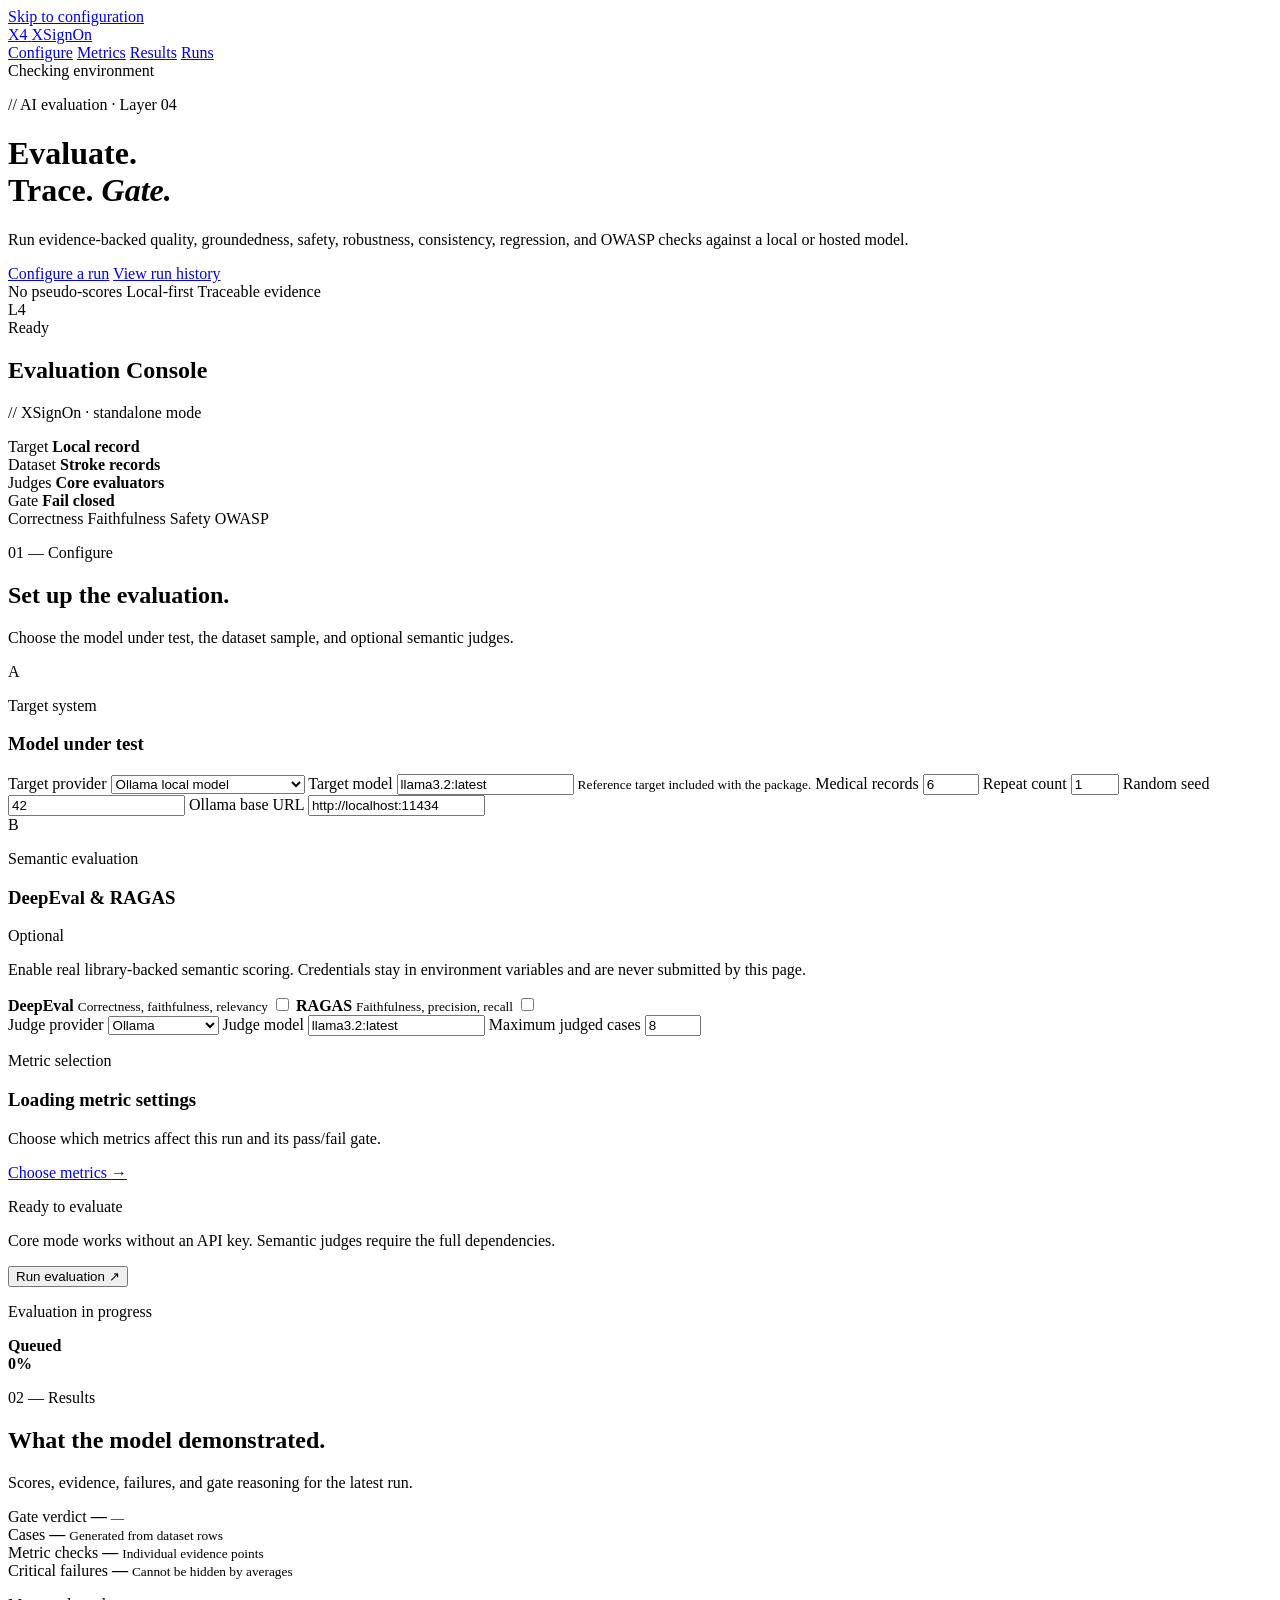
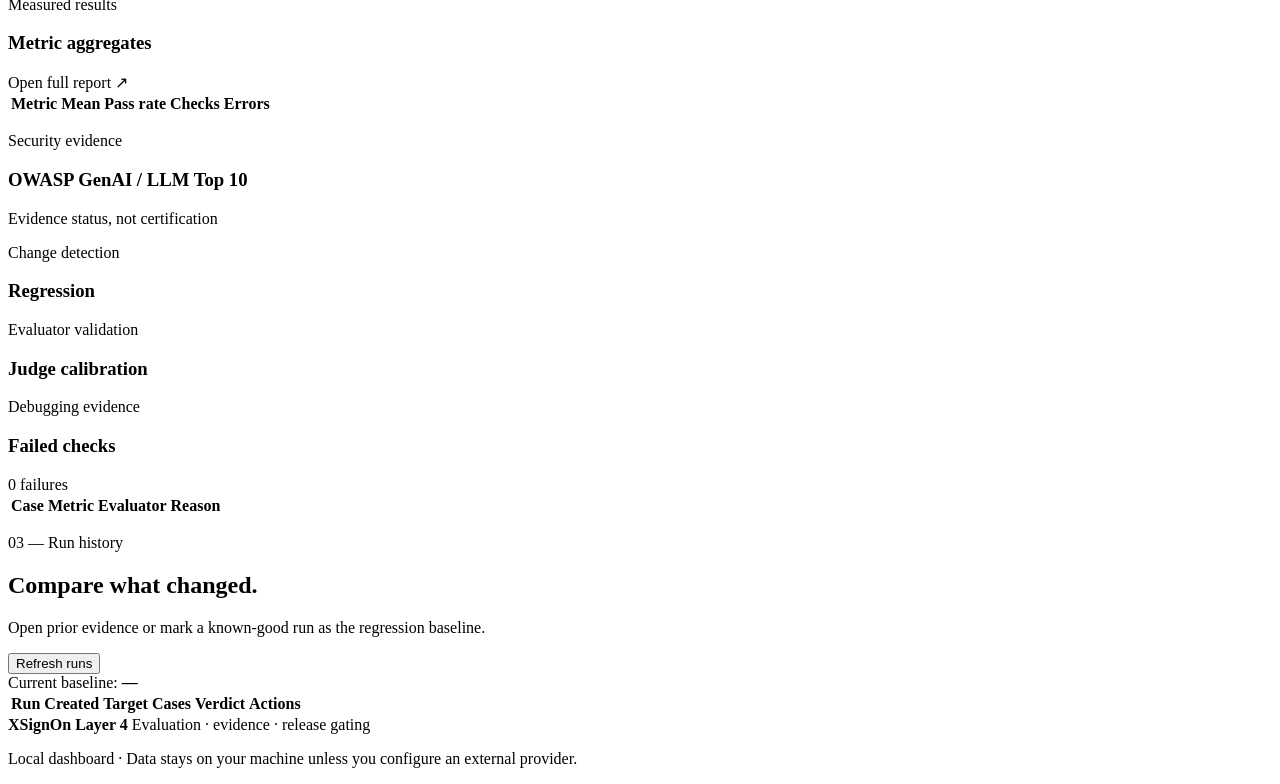
==== Layer4-Evaluation/XSignOn_Layer4_Evaluation/web/index.html @ 5ee61d7b "Add files via upload" ====
<!DOCTYPE html>
<html lang="en">
<head>
  <meta charset="UTF-8">
  <meta name="viewport" content="width=device-width, initial-scale=1.0">
  <meta name="description" content="XSignOn Layer 4 AI evaluation console for correctness, groundedness, safety, robustness, consistency, regression, and OWASP evidence.">
  <meta name="theme-color" content="#f5f2eb">
  <title>XSignOn · Layer 4 Evaluation</title>

  <link rel="preconnect" href="https://fonts.googleapis.com">
  <link rel="preconnect" href="https://fonts.gstatic.com" crossorigin>
  <link href="https://fonts.googleapis.com/css2?family=DM+Mono:wght@400;500&family=DM+Serif+Display:ital@0;1&family=Instrument+Sans:wght@400;500;600&display=swap" rel="stylesheet">
  <link rel="stylesheet" href="/static/style.css">
</head>
<body data-page="dashboard">
  <a class="skip-link" href="#configure">Skip to configuration</a>

  <nav class="site-nav" aria-label="Primary navigation">
    <a class="nav-logo" href="#top" aria-label="XSignOn Layer 4 home">
      <span class="nav-mark">X4</span>
      <span>XSignOn</span>
    </a>

    <div class="nav-links">
      <a href="#configure">Configure</a>
      <a href="/metrics">Metrics</a>
      <a href="#results">Results</a>
      <a href="#runs">Runs</a>
    </div>

    <div class="environment-chip" id="environmentStatus" role="status" aria-live="polite">
      <span class="status-dot"></span>
      <span>Checking environment</span>
    </div>
  </nav>

  <header class="hero" id="top">
    <div class="hero-left">
      <p class="hero-eyebrow">// AI evaluation · Layer 04</p>
      <h1 class="hero-title">Evaluate.<br>Trace. <em>Gate.</em></h1>
      <p class="hero-copy">
        Run evidence-backed quality, groundedness, safety, robustness, consistency,
        regression, and OWASP checks against a local or hosted model.
      </p>
      <div class="hero-actions">
        <a class="button button-dark" href="#configure">Configure a run</a>
        <a class="button button-ghost" href="#runs">View run history</a>
      </div>
      <div class="hero-footnote">
        <span>No pseudo-scores</span>
        <span>Local-first</span>
        <span>Traceable evidence</span>
      </div>
    </div>

    <div class="hero-right" aria-label="Layer 4 status overview">
      <div class="hero-card">
        <div class="hero-card-head">
          <div class="hero-initials">L4</div>
          <span class="live-label"><span class="status-dot"></span> Ready</span>
        </div>
        <h2>Evaluation Console</h2>
        <p class="hero-role">// XSignOn · standalone mode</p>

        <div class="info-row">
          <span class="info-label">Target</span>
          <strong id="heroTarget">Local record</strong>
        </div>
        <div class="info-row">
          <span class="info-label">Dataset</span>
          <strong>Stroke records</strong>
        </div>
        <div class="info-row">
          <span class="info-label">Judges</span>
          <strong id="heroJudges">Core evaluators</strong>
        </div>
        <div class="info-row">
          <span class="info-label">Gate</span>
          <strong>Fail closed</strong>
        </div>

        <div class="card-caption">
          <span>Correctness</span>
          <span>Faithfulness</span>
          <span>Safety</span>
          <span>OWASP</span>
        </div>
      </div>
    </div>
  </header>

  <main>
    <section class="section" id="configure">
      <div class="section-intro">
        <p class="section-number">01 — Configure</p>
        <div>
          <h2>Set up the evaluation.</h2>
          <p>Choose the model under test, the dataset sample, and optional semantic judges.</p>
        </div>
      </div>

      <div class="config-shell">
        <article class="config-block">
          <div class="block-heading">
            <span class="block-index">A</span>
            <div>
              <p class="mono-label">Target system</p>
              <h3>Model under test</h3>
            </div>
          </div>

          <div class="form-grid">
            <label class="field field-wide">
              <span>Target provider</span>
              <select id="targetProvider">
                <option value="local-record">Local record reference target</option>
                <option value="ollama" selected>Ollama local model</option>
                <option value="gemini">Gemini API</option>
                <option value="trace-file">Upstream trace JSONL</option>
              </select>
            </label>

            <label class="field field-wide">
              <span>Target model</span>
              <input id="targetModel" value="llama3.2:latest" autocomplete="off">
              <small id="targetModelHint">Reference target included with the package.</small>
            </label>

            <label class="field">
              <span>Medical records</span>
              <input id="maxRecords" type="number" min="1" max="100" value="6">
            </label>

            <label class="field">
              <span>Repeat count</span>
              <input id="repeatCount" type="number" min="1" max="10" value="1">
            </label>

            <label class="field">
              <span>Random seed</span>
              <input id="seed" type="number" value="42">
            </label>

            <label class="field">
              <span>Ollama base URL</span>
              <input id="targetBaseUrl" value="http://localhost:11434" autocomplete="url">
            </label>
          </div>
        </article>

        <article class="config-block judge-block" id="judgeBlock">
          <div class="block-heading block-heading-split">
            <div class="heading-group">
              <span class="block-index">B</span>
              <div>
                <p class="mono-label">Semantic evaluation</p>
                <h3>DeepEval &amp; RAGAS</h3>
              </div>
            </div>
            <span class="optional-badge">Optional</span>
          </div>

          <p class="block-copy">
            Enable real library-backed semantic scoring. Credentials stay in environment variables and are never submitted by this page.
          </p>

          <div class="judge-switches">
            <label class="toggle-card" for="enableDeepEval">
              <span>
                <strong>DeepEval</strong>
                <small>Correctness, faithfulness, relevancy</small>
              </span>
              <span class="toggle-control">
                <input id="enableDeepEval" type="checkbox">
                <span class="toggle-track" aria-hidden="true"></span>
              </span>
            </label>

            <label class="toggle-card" for="enableRagas">
              <span>
                <strong>RAGAS</strong>
                <small>Faithfulness, precision, recall</small>
              </span>
              <span class="toggle-control">
                <input id="enableRagas" type="checkbox">
                <span class="toggle-track" aria-hidden="true"></span>
              </span>
            </label>
          </div>

          <div class="form-grid judge-fields" id="judgeFields">
            <label class="field">
              <span>Judge provider</span>
              <select id="judgeProvider">
                <option value="ollama">Ollama</option>
                <option value="gemini">Gemini</option>
                <option value="openai-default">OpenAI default</option>
              </select>
            </label>

            <label class="field field-wide-on-small">
              <span>Judge model</span>
              <input id="judgeModel" value="llama3.2:latest" autocomplete="off">
            </label>

            <label class="field">
              <span>Maximum judged cases</span>
              <input id="judgeMaxCases" type="number" min="1" max="100" value="8">
            </label>
          </div>
        </article>
      </div>

      <div class="metric-settings-callout">
        <div>
          <p class="mono-label">Metric selection</p>
          <h3 id="selectedMetricCount">Loading metric settings</h3>
          <p id="selectedMetricNames">Choose which metrics affect this run and its pass/fail gate.</p>
        </div>
        <a class="button button-ghost" href="/metrics">Choose metrics <span aria-hidden="true">→</span></a>
      </div>

      <div class="run-strip">
        <div>
          <p class="mono-label">Ready to evaluate</p>
          <p id="runHelp">Core mode works without an API key. Semantic judges require the full dependencies.</p>
        </div>
        <button class="button button-dark run-button" id="runButton" type="button">
          <span class="button-label">Run evaluation</span>
          <span class="button-arrow" aria-hidden="true">↗</span>
        </button>
      </div>

      <div class="progress-card hidden" id="progressPanel" aria-live="polite">
        <div class="progress-head">
          <div>
            <p class="mono-label">Evaluation in progress</p>
            <strong id="progressMessage">Queued</strong>
          </div>
          <strong id="progressPercent">0%</strong>
        </div>
        <div class="progress-track" aria-hidden="true">
          <div id="progressBar"></div>
        </div>
      </div>
    </section>

    <section class="section results-section hidden" id="results">
      <div class="section-intro">
        <p class="section-number">02 — Results</p>
        <div>
          <h2>What the model demonstrated.</h2>
          <p id="resultRunMeta">Scores, evidence, failures, and gate reasoning for the latest run.</p>
        </div>
      </div>

      <div class="summary-grid">
        <article class="summary-card verdict-card">
          <span class="summary-kicker">Gate verdict</span>
          <strong id="verdict">—</strong>
          <small id="gateReason">—</small>
        </article>
        <article class="summary-card">
          <span class="summary-kicker">Cases</span>
          <strong id="caseCount">—</strong>
          <small>Generated from dataset rows</small>
        </article>
        <article class="summary-card">
          <span class="summary-kicker">Metric checks</span>
          <strong id="metricCount">—</strong>
          <small>Individual evidence points</small>
        </article>
        <article class="summary-card">
          <span class="summary-kicker">Critical failures</span>
          <strong id="criticalFailures">—</strong>
          <small>Cannot be hidden by averages</small>
        </article>
      </div>

      <article class="data-panel">
        <div class="panel-heading">
          <div>
            <p class="mono-label">Measured results</p>
            <h3>Metric aggregates</h3>
          </div>
          <a id="htmlReportLink" class="text-link" target="_blank" rel="noopener">Open full report ↗</a>
        </div>
        <div class="table-wrap">
          <table>
            <thead>
              <tr><th>Metric</th><th>Mean</th><th>Pass rate</th><th>Checks</th><th>Errors</th></tr>
            </thead>
            <tbody id="metricTable"></tbody>
          </table>
        </div>
      </article>

      <article class="data-panel">
        <div class="panel-heading">
          <div>
            <p class="mono-label">Security evidence</p>
            <h3>OWASP GenAI / LLM Top 10</h3>
          </div>
          <span class="panel-note">Evidence status, not certification</span>
        </div>
        <div class="owasp-grid" id="owaspGrid"></div>
      </article>

      <div class="two-column">
        <article class="data-panel compact-panel">
          <p class="mono-label">Change detection</p>
          <h3>Regression</h3>
          <div id="regressionBox" class="detail-box"></div>
        </article>
        <article class="data-panel compact-panel">
          <p class="mono-label">Evaluator validation</p>
          <h3>Judge calibration</h3>
          <div id="calibrationBox" class="detail-box"></div>
        </article>
      </div>

      <article class="data-panel">
        <div class="panel-heading">
          <div>
            <p class="mono-label">Debugging evidence</p>
            <h3>Failed checks</h3>
          </div>
          <span class="panel-note" id="failureCountLabel">0 failures</span>
        </div>
        <div class="table-wrap">
          <table>
            <thead>
              <tr><th>Case</th><th>Metric</th><th>Evaluator</th><th>Reason</th></tr>
            </thead>
            <tbody id="failureTable"></tbody>
          </table>
        </div>
      </article>
    </section>

    <section class="section" id="runs">
      <div class="section-intro runs-intro">
        <p class="section-number">03 — Run history</p>
        <div>
          <h2>Compare what changed.</h2>
          <p>Open prior evidence or mark a known-good run as the regression baseline.</p>
        </div>
        <button class="button button-ghost refresh-button" id="refreshRuns" type="button">Refresh runs</button>
      </div>

      <article class="data-panel runs-panel">
        <div class="baseline-banner hidden" id="baselineBanner">
          <span class="status-dot"></span>
          <span>Current baseline:</span>
          <strong id="baselineRunId">—</strong>
        </div>
        <div class="table-wrap">
          <table>
            <thead>
              <tr><th>Run</th><th>Created</th><th>Target</th><th>Cases</th><th>Verdict</th><th>Actions</th></tr>
            </thead>
            <tbody id="runsTable"></tbody>
          </table>
        </div>
      </article>
    </section>
  </main>

  <footer class="site-footer">
    <div>
      <strong>XSignOn Layer 4</strong>
      <span>Evaluation · evidence · release gating</span>
    </div>
    <p>Local dashboard · Data stays on your machine unless you configure an external provider.</p>
  </footer>

  <div class="toast-region" id="toastRegion" aria-live="polite" aria-atomic="true"></div>

  <script src="/static/app.js"></script>
</body>
</html>
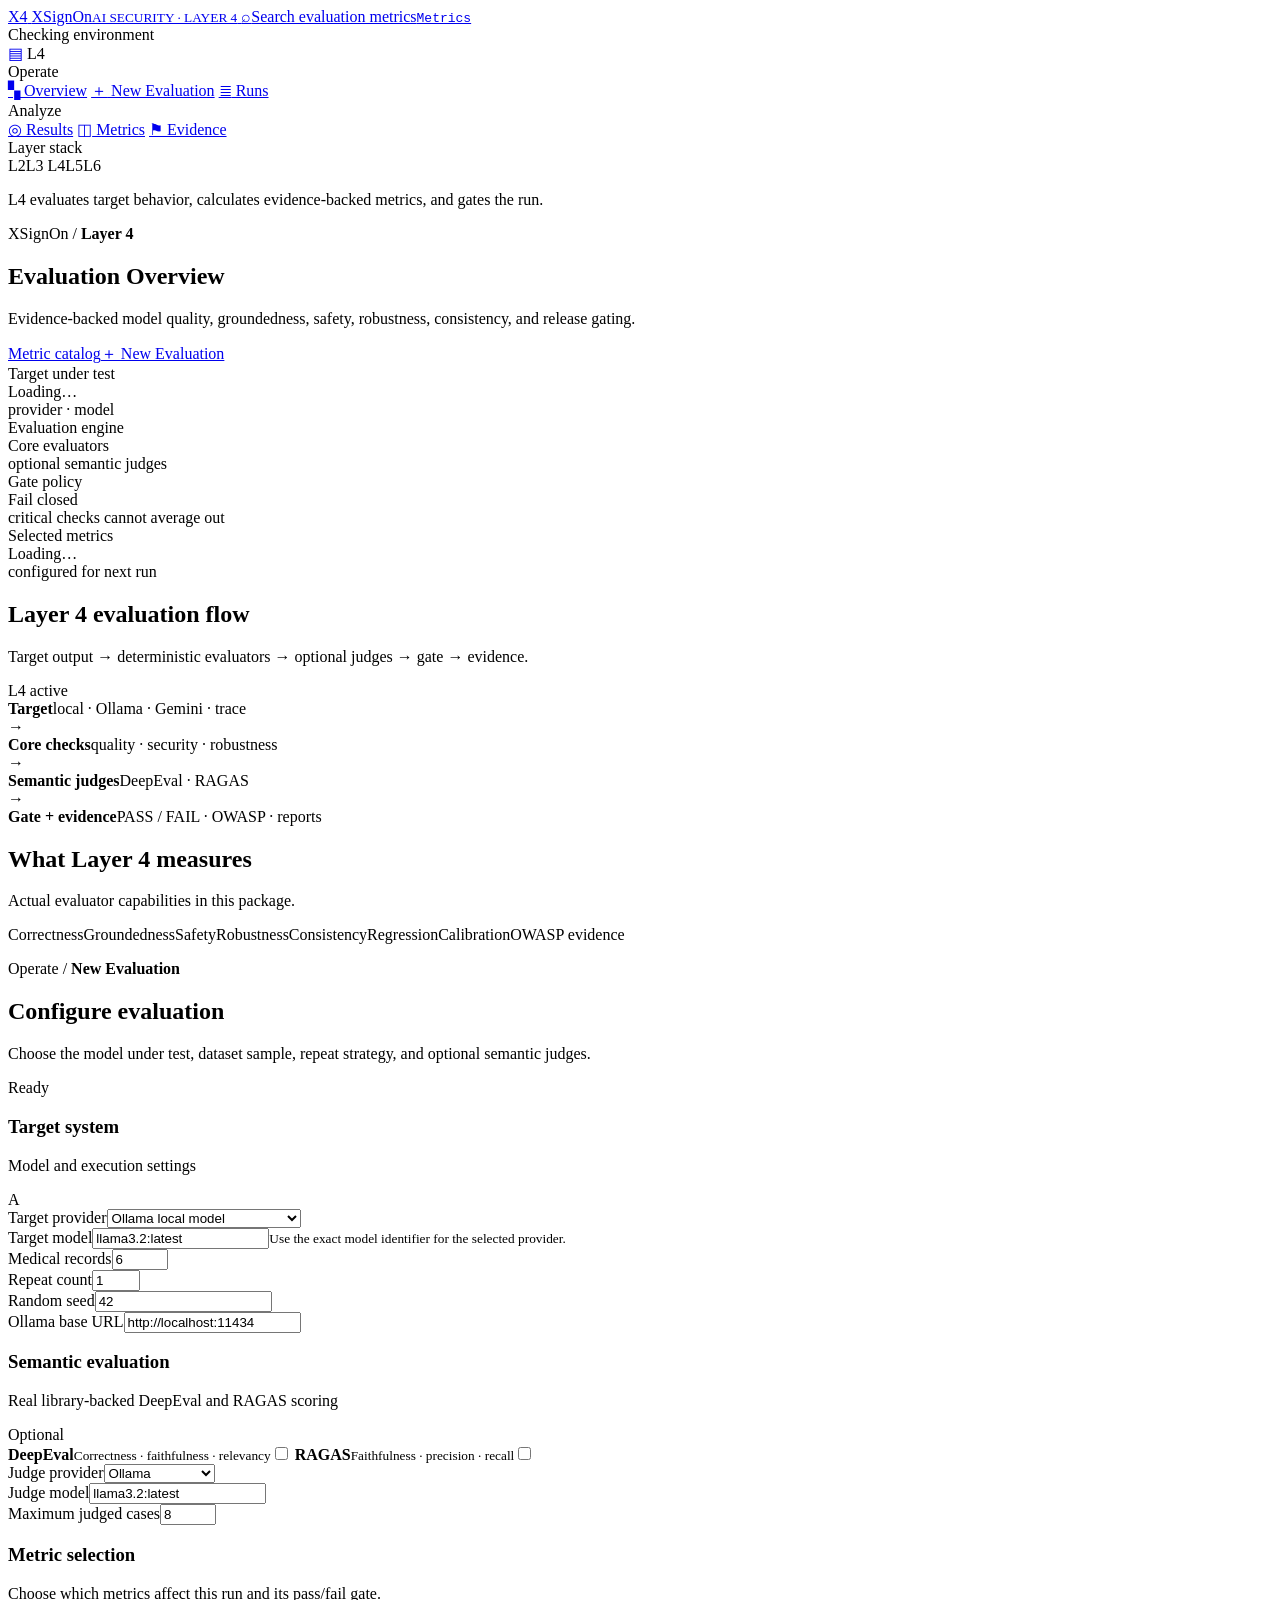
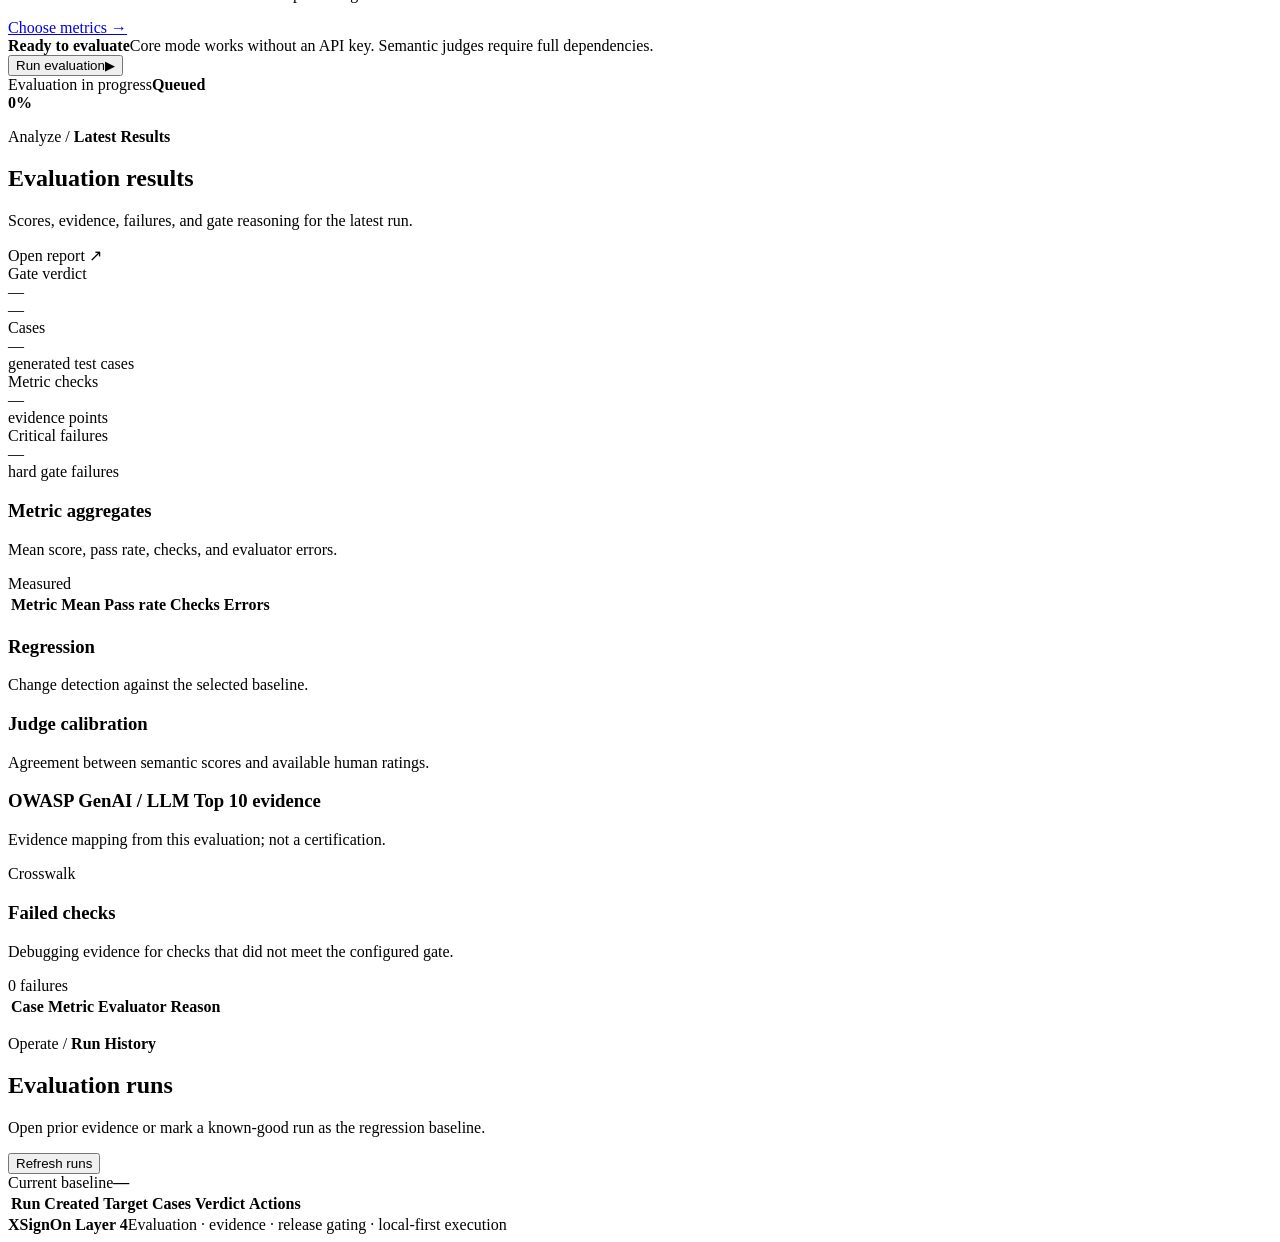
==== commit 8b4690e4: "Model Layer 4 dashboard after operations console wireframe" ====
--- a/Layer4-Evaluation/XSignOn_Layer4_Evaluation/web/index.html
+++ b/Layer4-Evaluation/XSignOn_Layer4_Evaluation/web/index.html
@@ -3,379 +3,145 @@
 <head>
   <meta charset="UTF-8">
   <meta name="viewport" content="width=device-width, initial-scale=1.0">
-  <meta name="description" content="XSignOn Layer 4 AI evaluation console for correctness, groundedness, safety, robustness, consistency, regression, and OWASP evidence.">
-  <meta name="theme-color" content="#f5f2eb">
-  <title>XSignOn · Layer 4 Evaluation</title>
+  <meta name="description" content="XSignOn Layer 4 evaluation console for evidence-backed AI quality, security, robustness, consistency, and release gating.">
+  <meta name="theme-color" content="#0a0e14">
+  <title>XSignOn — Layer 4 Evaluation Console</title>
+  <link rel="stylesheet" href="/static/console.css">
+</head>
+<body>
+  <div class="app-shell">
+    <header class="topbar">
+      <a class="brand" href="#top" aria-label="XSignOn Layer 4 home">
+        <span class="brand-mark">X4</span>
+        <span class="brand-name">XSignOn<small>AI SECURITY · LAYER 4</small></span>
+      </a>
 
-  <link rel="preconnect" href="https://fonts.googleapis.com">
-  <link rel="preconnect" href="https://fonts.gstatic.com" crossorigin>
-  <link href="https://fonts.googleapis.com/css2?family=DM+Mono:wght@400;500&family=DM+Serif+Display:ital@0;1&family=Instrument+Sans:wght@400;500;600&display=swap" rel="stylesheet">
-  <link rel="stylesheet" href="/static/style.css">
-</head>
-<body data-page="dashboard">
-  <a class="skip-link" href="#configure">Skip to configuration</a>
+      <a class="top-search" href="/metrics" aria-label="Open metric catalog">
+        <span>⌕</span><span>Search evaluation metrics</span><kbd>Metrics</kbd>
+      </a>
 
-  <nav class="site-nav" aria-label="Primary navigation">
-    <a class="nav-logo" href="#top" aria-label="XSignOn Layer 4 home">
-      <span class="nav-mark">X4</span>
-      <span>XSignOn</span>
-    </a>
+      <div class="top-utils">
+        <div class="environment-chip" id="environmentStatus" role="status" aria-live="polite">
+          <span class="status-dot"></span><span>Checking environment</span>
+        </div>
+        <a class="icon-button" href="/metrics" title="Metric catalog" aria-label="Metric catalog">▤</a>
+        <span class="avatar" title="Layer 4">L4</span>
+      </div>
+    </header>
 
-    <div class="nav-links">
-      <a href="#configure">Configure</a>
-      <a href="/metrics">Metrics</a>
-      <a href="#results">Results</a>
-      <a href="#runs">Runs</a>
-    </div>
+    <aside class="sidebar" aria-label="Layer 4 navigation">
+      <div class="nav-section">Operate</div>
+      <a class="nav-item active" href="#top"><span class="nav-ico">▚</span> Overview</a>
+      <a class="nav-item" href="#configure"><span class="nav-ico">＋</span> New Evaluation</a>
+      <a class="nav-item" href="#runs"><span class="nav-ico">≣</span> Runs</a>
+      <div class="nav-section">Analyze</div>
+      <a class="nav-item" href="#results"><span class="nav-ico">◎</span> Results</a>
+      <a class="nav-item" href="/metrics"><span class="nav-ico">◫</span> Metrics</a>
+      <a class="nav-item" href="#evidence"><span class="nav-ico">⚑</span> Evidence</a>
+      <div class="nav-section">Layer stack</div>
+      <div class="layer-stack" aria-label="XSignOn layer stack">
+        <span class="layer-chip upstream">L2</span><span class="layer-chip upstream">L3</span>
+        <span class="layer-chip active">L4</span><span class="layer-chip downstream">L5</span><span class="layer-chip downstream">L6</span>
+      </div>
+      <p class="sidebar-note">L4 evaluates target behavior, calculates evidence-backed metrics, and gates the run.</p>
+    </aside>
 
-    <div class="environment-chip" id="environmentStatus" role="status" aria-live="polite">
-      <span class="status-dot"></span>
-      <span>Checking environment</span>
-    </div>
-  </nav>
-
-  <header class="hero" id="top">
-    <div class="hero-left">
-      <p class="hero-eyebrow">// AI evaluation · Layer 04</p>
-      <h1 class="hero-title">Evaluate.<br>Trace. <em>Gate.</em></h1>
-      <p class="hero-copy">
-        Run evidence-backed quality, groundedness, safety, robustness, consistency,
-        regression, and OWASP checks against a local or hosted model.
-      </p>
-      <div class="hero-actions">
-        <a class="button button-dark" href="#configure">Configure a run</a>
-        <a class="button button-ghost" href="#runs">View run history</a>
-      </div>
-      <div class="hero-footnote">
-        <span>No pseudo-scores</span>
-        <span>Local-first</span>
-        <span>Traceable evidence</span>
-      </div>
-    </div>
-
-    <div class="hero-right" aria-label="Layer 4 status overview">
-      <div class="hero-card">
-        <div class="hero-card-head">
-          <div class="hero-initials">L4</div>
-          <span class="live-label"><span class="status-dot"></span> Ready</span>
-        </div>
-        <h2>Evaluation Console</h2>
-        <p class="hero-role">// XSignOn · standalone mode</p>
-
-        <div class="info-row">
-          <span class="info-label">Target</span>
-          <strong id="heroTarget">Local record</strong>
-        </div>
-        <div class="info-row">
-          <span class="info-label">Dataset</span>
-          <strong>Stroke records</strong>
-        </div>
-        <div class="info-row">
-          <span class="info-label">Judges</span>
-          <strong id="heroJudges">Core evaluators</strong>
-        </div>
-        <div class="info-row">
-          <span class="info-label">Gate</span>
-          <strong>Fail closed</strong>
+    <main class="main" id="top">
+      <section class="overview">
+        <div class="page-head">
+          <div>
+            <p class="crumb">XSignOn / <b>Layer 4</b></p>
+            <h1>Evaluation Overview</h1>
+            <p class="page-sub">Evidence-backed model quality, groundedness, safety, robustness, consistency, and release gating.</p>
+          </div>
+          <div class="page-actions">
+            <a class="btn ghost" href="/metrics">Metric catalog</a><a class="btn" href="#configure">＋ New Evaluation</a>
+          </div>
         </div>
 
-        <div class="card-caption">
-          <span>Correctness</span>
-          <span>Faithfulness</span>
-          <span>Safety</span>
-          <span>OWASP</span>
+        <div class="stat-row">
+          <article class="stat accent"><div class="stat-key">Target under test</div><div class="stat-value compact" id="heroTarget">Loading…</div><div class="stat-detail">provider · model</div></article>
+          <article class="stat"><div class="stat-key">Evaluation engine</div><div class="stat-value compact" id="heroJudges">Core evaluators</div><div class="stat-detail">optional semantic judges</div></article>
+          <article class="stat"><div class="stat-key">Gate policy</div><div class="stat-value compact">Fail closed</div><div class="stat-detail">critical checks cannot average out</div></article>
+          <article class="stat"><div class="stat-key">Selected metrics</div><div class="stat-value compact" id="selectedMetricCount">Loading…</div><div class="stat-detail">configured for next run</div></article>
         </div>
-      </div>
-    </div>
-  </header>
 
-  <main>
-    <section class="section" id="configure">
-      <div class="section-intro">
-        <p class="section-number">01 — Configure</p>
-        <div>
-          <h2>Set up the evaluation.</h2>
-          <p>Choose the model under test, the dataset sample, and optional semantic judges.</p>
+        <div class="cols-2">
+          <article class="panel">
+            <div class="panel-head"><div><h2>Layer 4 evaluation flow</h2><p>Target output → deterministic evaluators → optional judges → gate → evidence.</p></div><span class="chip on">L4 active</span></div>
+            <div class="pipeline">
+              <div class="pipe-node"><strong>Target</strong><span>local · Ollama · Gemini · trace</span></div><span class="pipe-arrow">→</span>
+              <div class="pipe-node"><strong>Core checks</strong><span>quality · security · robustness</span></div><span class="pipe-arrow">→</span>
+              <div class="pipe-node purple"><strong>Semantic judges</strong><span>DeepEval · RAGAS</span></div><span class="pipe-arrow">→</span>
+              <div class="pipe-node green"><strong>Gate + evidence</strong><span>PASS / FAIL · OWASP · reports</span></div>
+            </div>
+          </article>
+          <article class="panel">
+            <div class="panel-head"><div><h2>What Layer 4 measures</h2><p>Actual evaluator capabilities in this package.</p></div></div>
+            <div class="capability-grid"><span>Correctness</span><span>Groundedness</span><span>Safety</span><span>Robustness</span><span>Consistency</span><span>Regression</span><span>Calibration</span><span>OWASP evidence</span></div>
+          </article>
         </div>
-      </div>
+      </section>
 
-      <div class="config-shell">
-        <article class="config-block">
-          <div class="block-heading">
-            <span class="block-index">A</span>
-            <div>
-              <p class="mono-label">Target system</p>
-              <h3>Model under test</h3>
+      <section class="section" id="configure">
+        <div class="section-head"><div><p class="crumb">Operate / <b>New Evaluation</b></p><h2>Configure evaluation</h2><p>Choose the model under test, dataset sample, repeat strategy, and optional semantic judges.</p></div><span class="status-badge neutral">Ready</span></div>
+        <div class="cols-2 config-layout">
+          <article class="panel">
+            <div class="panel-head"><div><h3>Target system</h3><p>Model and execution settings</p></div><span class="chip on">A</span></div>
+            <div class="field"><label for="targetProvider">Target provider</label><select id="targetProvider"><option value="local-record">Local record reference target</option><option value="ollama" selected>Ollama local model</option><option value="gemini">Gemini API</option><option value="trace-file">Upstream trace JSONL</option></select></div>
+            <div class="field"><label for="targetModel">Target model</label><input id="targetModel" value="llama3.2:latest" autocomplete="off"><small id="targetModelHint">Use the exact model identifier for the selected provider.</small></div>
+            <div class="form-grid">
+              <div class="field"><label for="maxRecords">Medical records</label><input id="maxRecords" type="number" min="1" max="100" value="6"></div>
+              <div class="field"><label for="repeatCount">Repeat count</label><input id="repeatCount" type="number" min="1" max="10" value="1"></div>
+              <div class="field"><label for="seed">Random seed</label><input id="seed" type="number" value="42"></div>
+              <div class="field"><label for="targetBaseUrl">Ollama base URL</label><input id="targetBaseUrl" value="http://localhost:11434" autocomplete="url"></div>
             </div>
-          </div>
+          </article>
 
-          <div class="form-grid">
-            <label class="field field-wide">
-              <span>Target provider</span>
-              <select id="targetProvider">
-                <option value="local-record">Local record reference target</option>
-                <option value="ollama" selected>Ollama local model</option>
-                <option value="gemini">Gemini API</option>
-                <option value="trace-file">Upstream trace JSONL</option>
-              </select>
-            </label>
+          <article class="panel judge-panel" id="judgeBlock">
+            <div class="panel-head"><div><h3>Semantic evaluation</h3><p>Real library-backed DeepEval and RAGAS scoring</p></div><span class="chip">Optional</span></div>
+            <div class="toggle-grid">
+              <label class="toggle-card" for="enableDeepEval"><span><strong>DeepEval</strong><small>Correctness · faithfulness · relevancy</small></span><span class="toggle-control"><input id="enableDeepEval" type="checkbox"><span class="toggle-track"></span></span></label>
+              <label class="toggle-card" for="enableRagas"><span><strong>RAGAS</strong><small>Faithfulness · precision · recall</small></span><span class="toggle-control"><input id="enableRagas" type="checkbox"><span class="toggle-track"></span></span></label>
+            </div>
+            <div class="form-grid judge-fields" id="judgeFields">
+              <div class="field"><label for="judgeProvider">Judge provider</label><select id="judgeProvider"><option value="ollama">Ollama</option><option value="gemini">Gemini</option><option value="openai-default">OpenAI default</option></select></div>
+              <div class="field"><label for="judgeModel">Judge model</label><input id="judgeModel" value="llama3.2:latest" autocomplete="off"></div>
+              <div class="field"><label for="judgeMaxCases">Maximum judged cases</label><input id="judgeMaxCases" type="number" min="1" max="100" value="8"></div>
+            </div>
+          </article>
+        </div>
 
-            <label class="field field-wide">
-              <span>Target model</span>
-              <input id="targetModel" value="llama3.2:latest" autocomplete="off">
-              <small id="targetModelHint">Reference target included with the package.</small>
-            </label>
+        <article class="panel metric-callout"><div class="panel-head inline-head"><div><h3>Metric selection</h3><p id="selectedMetricNames">Choose which metrics affect this run and its pass/fail gate.</p></div><a class="btn ghost small" href="/metrics">Choose metrics →</a></div></article>
 
-            <label class="field">
-              <span>Medical records</span>
-              <input id="maxRecords" type="number" min="1" max="100" value="6">
-            </label>
+        <div class="launch-bar"><div><strong>Ready to evaluate</strong><span id="runHelp">Core mode works without an API key. Semantic judges require full dependencies.</span></div><button class="btn run-button" id="runButton" type="button"><span class="button-label">Run evaluation</span><span aria-hidden="true">▶</span></button></div>
+        <div class="progress-card hidden" id="progressPanel" aria-live="polite"><div class="progress-head"><div><span class="mono-label">Evaluation in progress</span><strong id="progressMessage">Queued</strong></div><strong id="progressPercent">0%</strong></div><div class="progress-track"><div id="progressBar"></div></div></div>
+      </section>
 
-            <label class="field">
-              <span>Repeat count</span>
-              <input id="repeatCount" type="number" min="1" max="10" value="1">
-            </label>
+      <section class="section results-section hidden" id="results">
+        <div class="section-head"><div><p class="crumb">Analyze / <b>Latest Results</b></p><h2>Evaluation results</h2><p id="resultRunMeta">Scores, evidence, failures, and gate reasoning for the latest run.</p></div><a id="htmlReportLink" class="btn ghost small" target="_blank" rel="noopener">Open report ↗</a></div>
+        <div class="stat-row results-stats">
+          <article class="stat verdict-card"><div class="stat-key">Gate verdict</div><div class="stat-value" id="verdict">—</div><div class="stat-detail" id="gateReason">—</div></article>
+          <article class="stat"><div class="stat-key">Cases</div><div class="stat-value" id="caseCount">—</div><div class="stat-detail">generated test cases</div></article>
+          <article class="stat"><div class="stat-key">Metric checks</div><div class="stat-value" id="metricCount">—</div><div class="stat-detail">evidence points</div></article>
+          <article class="stat"><div class="stat-key">Critical failures</div><div class="stat-value" id="criticalFailures">—</div><div class="stat-detail">hard gate failures</div></article>
+        </div>
+        <article class="panel"><div class="panel-head"><div><h3>Metric aggregates</h3><p>Mean score, pass rate, checks, and evaluator errors.</p></div><span class="chip on">Measured</span></div><div class="table-wrap"><table><thead><tr><th>Metric</th><th>Mean</th><th>Pass rate</th><th>Checks</th><th>Errors</th></tr></thead><tbody id="metricTable"></tbody></table></div></article>
+        <div class="cols-2" id="evidence"><article class="panel"><div class="panel-head"><div><h3>Regression</h3><p>Change detection against the selected baseline.</p></div></div><div id="regressionBox" class="detail-box"></div></article><article class="panel"><div class="panel-head"><div><h3>Judge calibration</h3><p>Agreement between semantic scores and available human ratings.</p></div></div><div id="calibrationBox" class="detail-box"></div></article></div>
+        <article class="panel"><div class="panel-head"><div><h3>OWASP GenAI / LLM Top 10 evidence</h3><p>Evidence mapping from this evaluation; not a certification.</p></div><span class="chip">Crosswalk</span></div><div class="owasp-grid" id="owaspGrid"></div></article>
+        <article class="panel"><div class="panel-head"><div><h3>Failed checks</h3><p>Debugging evidence for checks that did not meet the configured gate.</p></div><span class="chip" id="failureCountLabel">0 failures</span></div><div class="table-wrap"><table><thead><tr><th>Case</th><th>Metric</th><th>Evaluator</th><th>Reason</th></tr></thead><tbody id="failureTable"></tbody></table></div></article>
+      </section>
 
-            <label class="field">
-              <span>Random seed</span>
-              <input id="seed" type="number" value="42">
-            </label>
+      <section class="section" id="runs">
+        <div class="section-head"><div><p class="crumb">Operate / <b>Run History</b></p><h2>Evaluation runs</h2><p>Open prior evidence or mark a known-good run as the regression baseline.</p></div><button class="btn ghost small" id="refreshRuns" type="button">Refresh runs</button></div>
+        <div class="baseline-banner hidden" id="baselineBanner"><span class="status-dot"></span><span>Current baseline</span><strong id="baselineRunId">—</strong></div>
+        <article class="panel"><div class="table-wrap"><table><thead><tr><th>Run</th><th>Created</th><th>Target</th><th>Cases</th><th>Verdict</th><th>Actions</th></tr></thead><tbody id="runsTable"></tbody></table></div></article>
+      </section>
 
-            <label class="field">
-              <span>Ollama base URL</span>
-              <input id="targetBaseUrl" value="http://localhost:11434" autocomplete="url">
-            </label>
-          </div>
-        </article>
-
-        <article class="config-block judge-block" id="judgeBlock">
-          <div class="block-heading block-heading-split">
-            <div class="heading-group">
-              <span class="block-index">B</span>
-              <div>
-                <p class="mono-label">Semantic evaluation</p>
-                <h3>DeepEval &amp; RAGAS</h3>
-              </div>
-            </div>
-            <span class="optional-badge">Optional</span>
-          </div>
-
-          <p class="block-copy">
-            Enable real library-backed semantic scoring. Credentials stay in environment variables and are never submitted by this page.
-          </p>
-
-          <div class="judge-switches">
-            <label class="toggle-card" for="enableDeepEval">
-              <span>
-                <strong>DeepEval</strong>
-                <small>Correctness, faithfulness, relevancy</small>
-              </span>
-              <span class="toggle-control">
-                <input id="enableDeepEval" type="checkbox">
-                <span class="toggle-track" aria-hidden="true"></span>
-              </span>
-            </label>
-
-            <label class="toggle-card" for="enableRagas">
-              <span>
-                <strong>RAGAS</strong>
-                <small>Faithfulness, precision, recall</small>
-              </span>
-              <span class="toggle-control">
-                <input id="enableRagas" type="checkbox">
-                <span class="toggle-track" aria-hidden="true"></span>
-              </span>
-            </label>
-          </div>
-
-          <div class="form-grid judge-fields" id="judgeFields">
-            <label class="field">
-              <span>Judge provider</span>
-              <select id="judgeProvider">
-                <option value="ollama">Ollama</option>
-                <option value="gemini">Gemini</option>
-                <option value="openai-default">OpenAI default</option>
-              </select>
-            </label>
-
-            <label class="field field-wide-on-small">
-              <span>Judge model</span>
-              <input id="judgeModel" value="llama3.2:latest" autocomplete="off">
-            </label>
-
-            <label class="field">
-              <span>Maximum judged cases</span>
-              <input id="judgeMaxCases" type="number" min="1" max="100" value="8">
-            </label>
-          </div>
-        </article>
-      </div>
-
-      <div class="metric-settings-callout">
-        <div>
-          <p class="mono-label">Metric selection</p>
-          <h3 id="selectedMetricCount">Loading metric settings</h3>
-          <p id="selectedMetricNames">Choose which metrics affect this run and its pass/fail gate.</p>
-        </div>
-        <a class="button button-ghost" href="/metrics">Choose metrics <span aria-hidden="true">→</span></a>
-      </div>
-
-      <div class="run-strip">
-        <div>
-          <p class="mono-label">Ready to evaluate</p>
-          <p id="runHelp">Core mode works without an API key. Semantic judges require the full dependencies.</p>
-        </div>
-        <button class="button button-dark run-button" id="runButton" type="button">
-          <span class="button-label">Run evaluation</span>
-          <span class="button-arrow" aria-hidden="true">↗</span>
-        </button>
-      </div>
-
-      <div class="progress-card hidden" id="progressPanel" aria-live="polite">
-        <div class="progress-head">
-          <div>
-            <p class="mono-label">Evaluation in progress</p>
-            <strong id="progressMessage">Queued</strong>
-          </div>
-          <strong id="progressPercent">0%</strong>
-        </div>
-        <div class="progress-track" aria-hidden="true">
-          <div id="progressBar"></div>
-        </div>
-      </div>
-    </section>
-
-    <section class="section results-section hidden" id="results">
-      <div class="section-intro">
-        <p class="section-number">02 — Results</p>
-        <div>
-          <h2>What the model demonstrated.</h2>
-          <p id="resultRunMeta">Scores, evidence, failures, and gate reasoning for the latest run.</p>
-        </div>
-      </div>
-
-      <div class="summary-grid">
-        <article class="summary-card verdict-card">
-          <span class="summary-kicker">Gate verdict</span>
-          <strong id="verdict">—</strong>
-          <small id="gateReason">—</small>
-        </article>
-        <article class="summary-card">
-          <span class="summary-kicker">Cases</span>
-          <strong id="caseCount">—</strong>
-          <small>Generated from dataset rows</small>
-        </article>
-        <article class="summary-card">
-          <span class="summary-kicker">Metric checks</span>
-          <strong id="metricCount">—</strong>
-          <small>Individual evidence points</small>
-        </article>
-        <article class="summary-card">
-          <span class="summary-kicker">Critical failures</span>
-          <strong id="criticalFailures">—</strong>
-          <small>Cannot be hidden by averages</small>
-        </article>
-      </div>
-
-      <article class="data-panel">
-        <div class="panel-heading">
-          <div>
-            <p class="mono-label">Measured results</p>
-            <h3>Metric aggregates</h3>
-          </div>
-          <a id="htmlReportLink" class="text-link" target="_blank" rel="noopener">Open full report ↗</a>
-        </div>
-        <div class="table-wrap">
-          <table>
-            <thead>
-              <tr><th>Metric</th><th>Mean</th><th>Pass rate</th><th>Checks</th><th>Errors</th></tr>
-            </thead>
-            <tbody id="metricTable"></tbody>
-          </table>
-        </div>
-      </article>
-
-      <article class="data-panel">
-        <div class="panel-heading">
-          <div>
-            <p class="mono-label">Security evidence</p>
-            <h3>OWASP GenAI / LLM Top 10</h3>
-          </div>
-          <span class="panel-note">Evidence status, not certification</span>
-        </div>
-        <div class="owasp-grid" id="owaspGrid"></div>
-      </article>
-
-      <div class="two-column">
-        <article class="data-panel compact-panel">
-          <p class="mono-label">Change detection</p>
-          <h3>Regression</h3>
-          <div id="regressionBox" class="detail-box"></div>
-        </article>
-        <article class="data-panel compact-panel">
-          <p class="mono-label">Evaluator validation</p>
-          <h3>Judge calibration</h3>
-          <div id="calibrationBox" class="detail-box"></div>
-        </article>
-      </div>
-
-      <article class="data-panel">
-        <div class="panel-heading">
-          <div>
-            <p class="mono-label">Debugging evidence</p>
-            <h3>Failed checks</h3>
-          </div>
-          <span class="panel-note" id="failureCountLabel">0 failures</span>
-        </div>
-        <div class="table-wrap">
-          <table>
-            <thead>
-              <tr><th>Case</th><th>Metric</th><th>Evaluator</th><th>Reason</th></tr>
-            </thead>
-            <tbody id="failureTable"></tbody>
-          </table>
-        </div>
-      </article>
-    </section>
-
-    <section class="section" id="runs">
-      <div class="section-intro runs-intro">
-        <p class="section-number">03 — Run history</p>
-        <div>
-          <h2>Compare what changed.</h2>
-          <p>Open prior evidence or mark a known-good run as the regression baseline.</p>
-        </div>
-        <button class="button button-ghost refresh-button" id="refreshRuns" type="button">Refresh runs</button>
-      </div>
-
-      <article class="data-panel runs-panel">
-        <div class="baseline-banner hidden" id="baselineBanner">
-          <span class="status-dot"></span>
-          <span>Current baseline:</span>
-          <strong id="baselineRunId">—</strong>
-        </div>
-        <div class="table-wrap">
-          <table>
-            <thead>
-              <tr><th>Run</th><th>Created</th><th>Target</th><th>Cases</th><th>Verdict</th><th>Actions</th></tr>
-            </thead>
-            <tbody id="runsTable"></tbody>
-          </table>
-        </div>
-      </article>
-    </section>
-  </main>
-
-  <footer class="site-footer">
-    <div>
-      <strong>XSignOn Layer 4</strong>
-      <span>Evaluation · evidence · release gating</span>
-    </div>
-    <p>Local dashboard · Data stays on your machine unless you configure an external provider.</p>
-  </footer>
-
+      <footer class="footer"><strong>XSignOn Layer 4</strong><span>Evaluation · evidence · release gating · local-first execution</span></footer>
+    </main>
+  </div>
   <div class="toast-region" id="toastRegion" aria-live="polite" aria-atomic="true"></div>
-
   <script src="/static/app.js"></script>
 </body>
-</html>
+</html>
